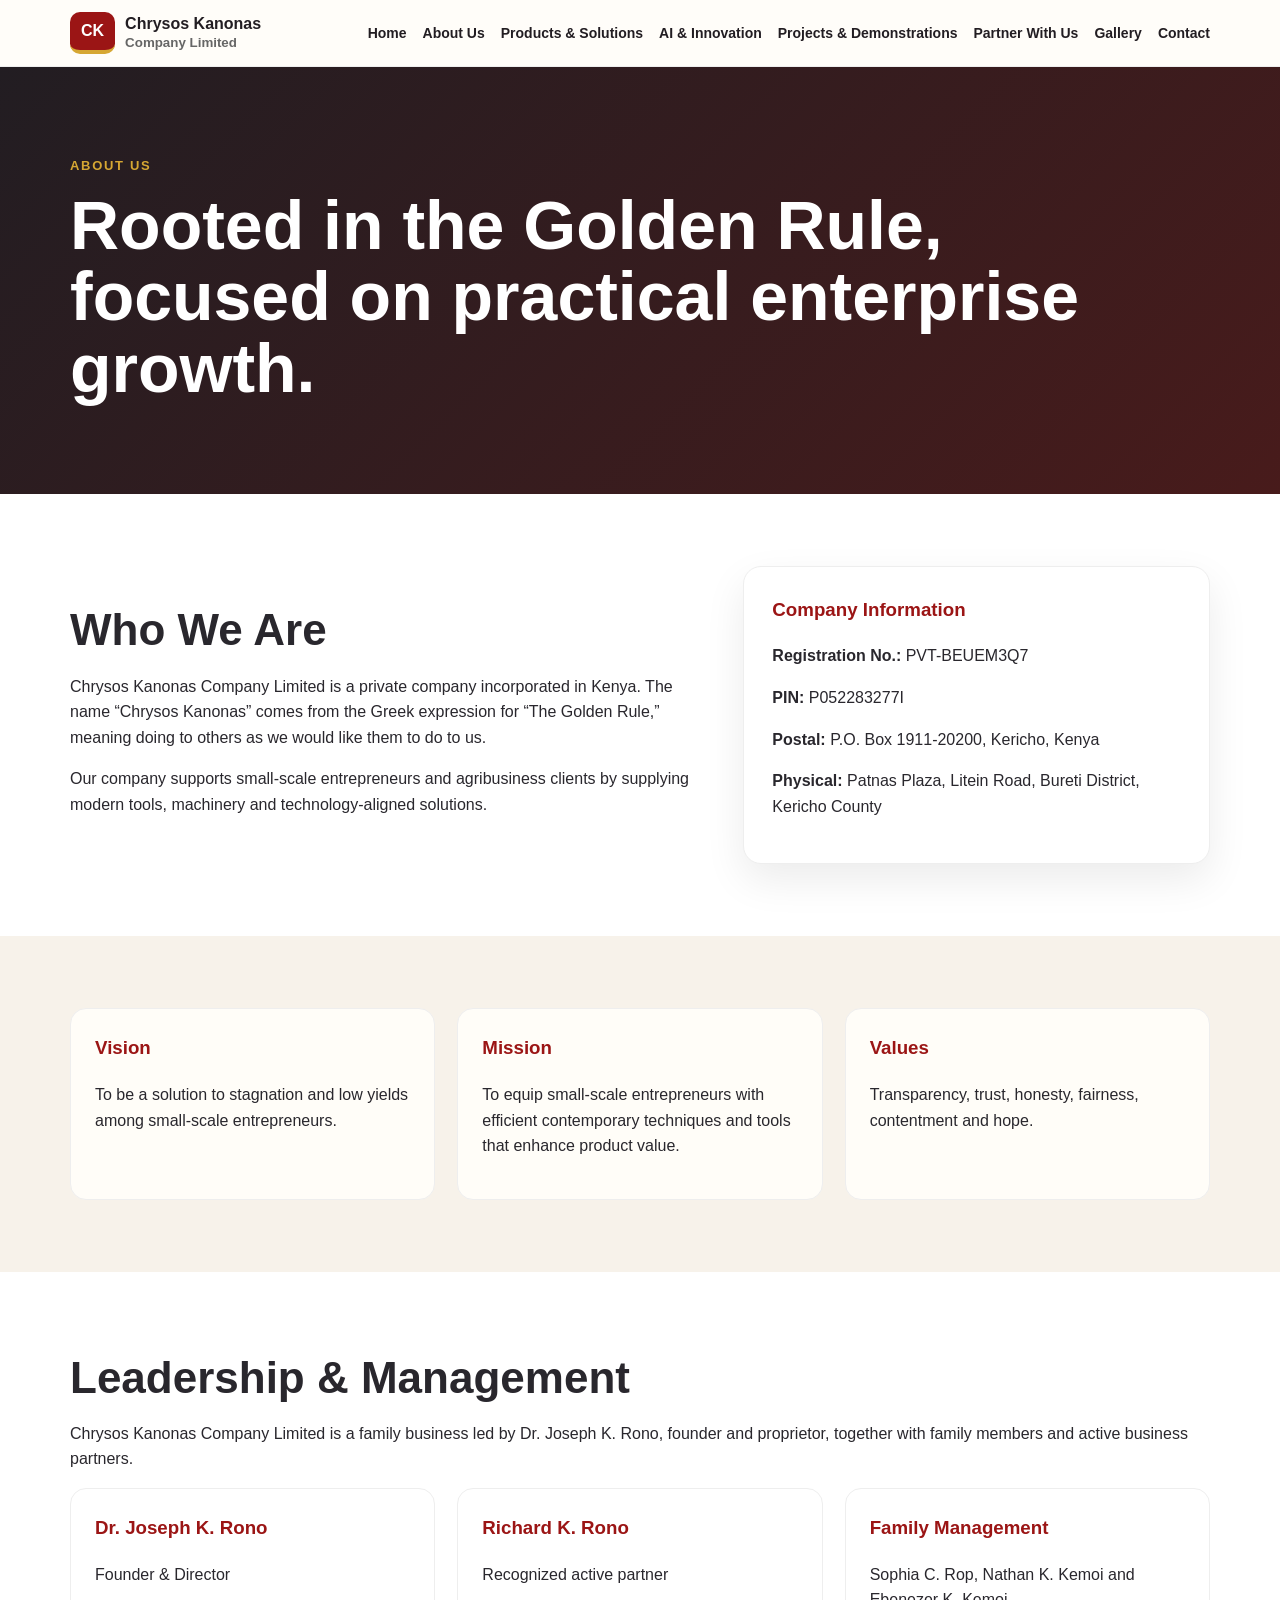
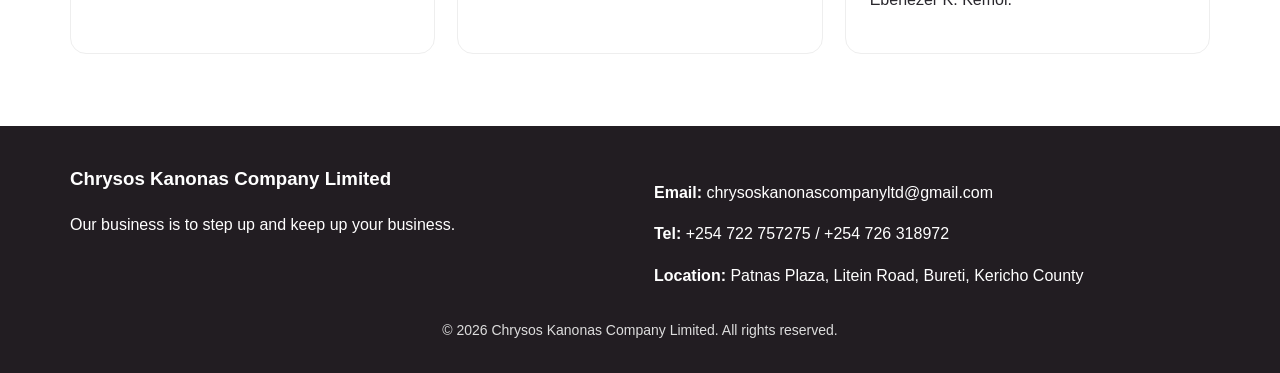
==== about.html @ 7acb68d5 "Add files via upload" ====
<!DOCTYPE html>
<html lang="en">
<head>
  <meta charset="UTF-8">
  <meta name="viewport" content="width=device-width, initial-scale=1.0">
  <title>About Us | Chrysos Kanonas Company Limited</title>
  <meta name="description" content="Chrysos Kanonas Company Limited: agricultural technology, machinery, AI-enabled tea harvesting, tools and enterprise solutions in Kericho, Kenya.">
  <link rel="stylesheet" href="style.css">
</head>
<body>
<header class="topbar">
  <div class="container nav">
    <a class="brand" href="index.html"><span class="mark">CK</span><span>Chrysos Kanonas<br><small>Company Limited</small></span></a>
    <button class="menu-toggle" aria-label="Toggle menu">☰</button>
    <div class="navlinks"><a href="index.html">Home</a>
<a href="about.html">About Us</a>
<a href="products.html">Products & Solutions</a>
<a href="innovation.html">AI & Innovation</a>
<a href="projects.html">Projects & Demonstrations</a>
<a href="partner.html">Partner With Us</a>
<a href="gallery.html">Gallery</a>
<a href="contact.html">Contact</a></div>
  </div>
</header>

<main>
<section class="page-hero"><div class="container"><p class="eyebrow">About Us</p><h1>Rooted in the Golden Rule, focused on practical enterprise growth.</h1></div></section>
<section class="section"><div class="container split">
<div><h2>Who We Are</h2><p>Chrysos Kanonas Company Limited is a private company incorporated in Kenya. The name “Chrysos Kanonas” comes from the Greek expression for “The Golden Rule,” meaning doing to others as we would like them to do to us.</p><p>Our company supports small-scale entrepreneurs and agribusiness clients by supplying modern tools, machinery and technology-aligned solutions.</p></div>
<div class="card"><h3>Company Information</h3><p><strong>Registration No.:</strong> PVT-BEUEM3Q7</p><p><strong>PIN:</strong> P052283277I</p><p><strong>Postal:</strong> P.O. Box 1911-20200, Kericho, Kenya</p><p><strong>Physical:</strong> Patnas Plaza, Litein Road, Bureti District, Kericho County</p></div>
</div></section>
<section class="section soft"><div class="container three">
<article><h3>Vision</h3><p>To be a solution to stagnation and low yields among small-scale entrepreneurs.</p></article>
<article><h3>Mission</h3><p>To equip small-scale entrepreneurs with efficient contemporary techniques and tools that enhance product value.</p></article>
<article><h3>Values</h3><p>Transparency, trust, honesty, fairness, contentment and hope.</p></article>
</div></section>
<section class="section"><div class="container"><h2>Leadership & Management</h2><p>Chrysos Kanonas Company Limited is a family business led by Dr. Joseph K. Rono, founder and proprietor, together with family members and active business partners.</p><div class="three"><article><h3>Dr. Joseph K. Rono</h3><p>Founder & Director</p></article><article><h3>Richard K. Rono</h3><p>Recognized active partner</p></article><article><h3>Family Management</h3><p>Sophia C. Rop, Nathan K. Kemoi and Ebenezer K. Kemoi.</p></article></div></div></section>
</main>

<footer class="footer">
  <div class="container footer-grid">
    <div>
      <h3>Chrysos Kanonas Company Limited</h3>
      <p>Our business is to step up and keep up your business.</p>
    </div>
    <div>
      <p><strong>Email:</strong> chrysoskanonascompanyltd@gmail.com</p>
      <p><strong>Tel:</strong> +254 722 757275 / +254 726 318972</p>
      <p><strong>Location:</strong> Patnas Plaza, Litein Road, Bureti, Kericho County</p>
    </div>
  </div>
  <p class="copyright">© 2026 Chrysos Kanonas Company Limited. All rights reserved.</p>
</footer>
<script src="script.js"></script>
</body>
</html>
---- style.css ----
:root{--maroon:#9b1515;--deep:#221d22;--gold:#d6a733;--cream:#fff7e8;--soft:#f7f2ea;--text:#29272d;--muted:#666}
*{box-sizing:border-box} body{margin:0;font-family:Arial,Helvetica,sans-serif;color:var(--text);line-height:1.6;background:white} a{color:var(--maroon);text-decoration:none}
.container{width:min(1140px,92%);margin:auto}.topbar{position:sticky;top:0;background:#fffdf9;border-bottom:1px solid #eee;z-index:20}.nav{display:flex;align-items:center;justify-content:space-between;padding:12px 0}.brand{display:flex;gap:10px;align-items:center;font-weight:800;color:var(--deep);line-height:1.1}.brand small{font-weight:600;color:var(--muted)}.mark{background:var(--maroon);color:white;border-bottom:4px solid var(--gold);padding:10px 11px;border-radius:10px}.navlinks{display:flex;gap:16px;align-items:center;flex-wrap:wrap}.navlinks a{color:var(--deep);font-weight:700;font-size:14px}.navlinks a:hover{color:var(--maroon)}.menu-toggle{display:none;background:none;border:0;font-size:28px}
.hero{padding:90px 0;background:linear-gradient(135deg,#fff,#fff3dc 60%,#ead2ac)}.hero-grid,.split{display:grid;grid-template-columns:1.15fr .85fr;gap:42px;align-items:center}.eyebrow{text-transform:uppercase;letter-spacing:.13em;color:var(--maroon);font-weight:800;font-size:13px}h1{font-size:clamp(40px,6vw,68px);line-height:1.05;margin:.2em 0}h2{font-size:clamp(28px,4vw,44px);line-height:1.15;margin:.2em 0 .4em}h3{color:var(--maroon);margin-top:0}.lead{font-size:20px;color:#444}.actions{display:flex;gap:14px;flex-wrap:wrap;margin-top:24px}.btn{display:inline-block;background:var(--maroon);color:white!important;padding:12px 18px;border-radius:9px;font-weight:800;border:0}.btn.outline{background:transparent;color:var(--maroon)!important;border:2px solid var(--maroon)}.btn.dark{background:var(--deep)}.hero-panel,.card,.contact-form{background:white;border:1px solid #eee;border-radius:18px;padding:28px;box-shadow:0 16px 40px rgba(0,0,0,.08)}.hero-panel{border-top:8px solid var(--gold)}
.section{padding:72px 0}.soft{background:var(--soft)}.gold{background:var(--gold);color:#1f1f25}.page-hero{padding:76px 0;background:linear-gradient(135deg,var(--deep),#481b1b);color:white}.page-hero .eyebrow{color:var(--gold)}.three,.cards{display:grid;grid-template-columns:repeat(3,1fr);gap:22px}.three article,.cards article{background:white;border:1px solid #eee;border-radius:16px;padding:24px}.soft .three article,.soft .cards article{background:#fffdf8}.timeline{display:grid;gap:18px}.timeline div{background:white;border-left:6px solid var(--gold);border-radius:12px;padding:20px}.gallery{display:grid;grid-template-columns:repeat(3,1fr);gap:18px;margin-top:28px}.gallery div{min-height:170px;border:2px dashed #c9b998;background:#fffaf1;border-radius:16px;display:grid;place-items:center;color:#766;font-weight:800}.contact-form{display:grid;gap:14px}input,textarea,select{width:100%;padding:12px;border:1px solid #ccc;border-radius:8px;font:inherit;margin-top:6px}.footer{background:var(--deep);color:white;padding:38px 0 18px}.footer h3{color:white}.footer-grid{display:grid;grid-template-columns:1fr 1fr;gap:28px}.copyright{text-align:center;color:#ddd;font-size:14px}
@media(max-width:850px){.menu-toggle{display:block}.navlinks{display:none;position:absolute;top:68px;left:0;right:0;background:white;padding:18px 4%;border-bottom:1px solid #eee;flex-direction:column;align-items:flex-start}.navlinks.open{display:flex}.hero-grid,.split,.three,.cards,.gallery,.footer-grid{grid-template-columns:1fr}.hero{padding:60px 0}}
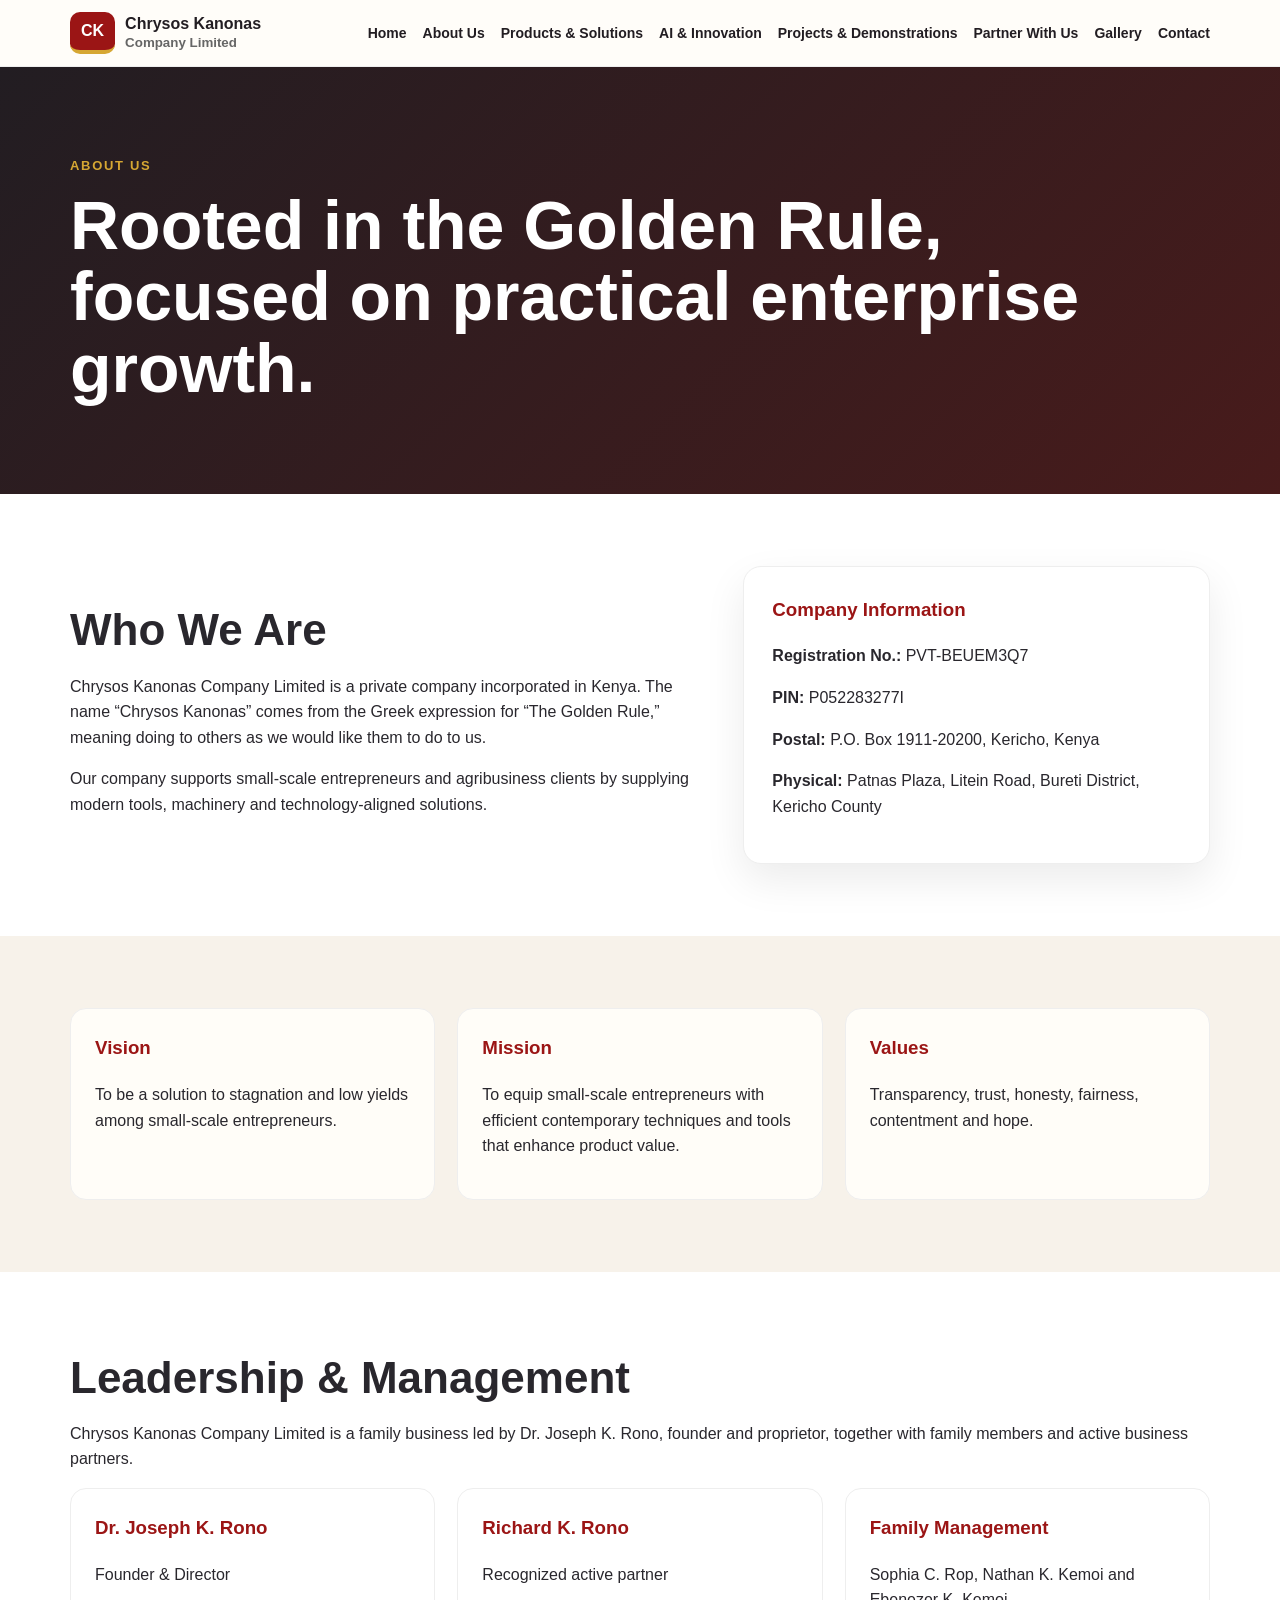
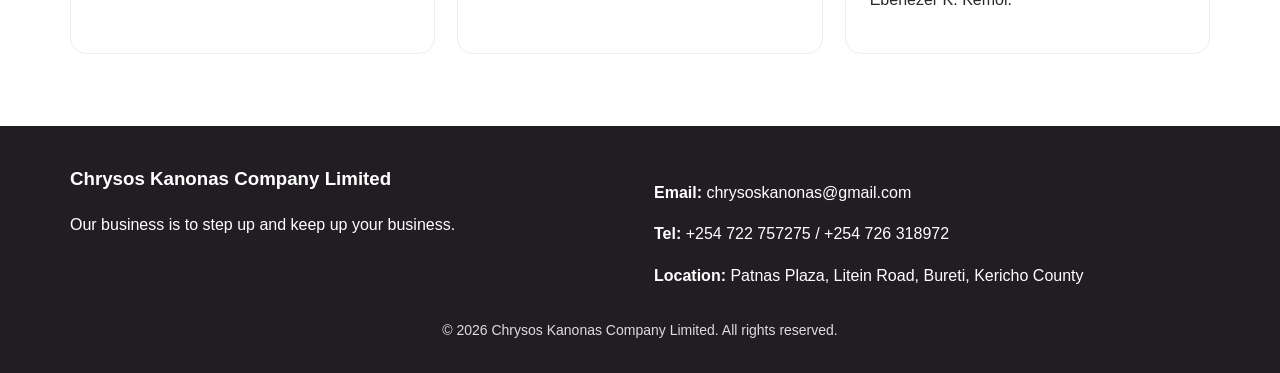
==== commit c50e27a3: "Update about.html" ====
--- a/about.html
+++ b/about.html
@@ -44,7 +44,7 @@
       <p>Our business is to step up and keep up your business.</p>
     </div>
     <div>
-      <p><strong>Email:</strong> chrysoskanonascompanyltd@gmail.com</p>
+      <p><strong>Email:</strong> chrysoskanonas@gmail.com</p>
       <p><strong>Tel:</strong> +254 722 757275 / +254 726 318972</p>
       <p><strong>Location:</strong> Patnas Plaza, Litein Road, Bureti, Kericho County</p>
     </div>
@@ -53,4 +53,4 @@
 </footer>
 <script src="script.js"></script>
 </body>
-</html>+</html>
--- a/style.css
+++ b/style.css
@@ -5,3 +5,72 @@
 .hero{padding:90px 0;background:linear-gradient(135deg,#fff,#fff3dc 60%,#ead2ac)}.hero-grid,.split{display:grid;grid-template-columns:1.15fr .85fr;gap:42px;align-items:center}.eyebrow{text-transform:uppercase;letter-spacing:.13em;color:var(--maroon);font-weight:800;font-size:13px}h1{font-size:clamp(40px,6vw,68px);line-height:1.05;margin:.2em 0}h2{font-size:clamp(28px,4vw,44px);line-height:1.15;margin:.2em 0 .4em}h3{color:var(--maroon);margin-top:0}.lead{font-size:20px;color:#444}.actions{display:flex;gap:14px;flex-wrap:wrap;margin-top:24px}.btn{display:inline-block;background:var(--maroon);color:white!important;padding:12px 18px;border-radius:9px;font-weight:800;border:0}.btn.outline{background:transparent;color:var(--maroon)!important;border:2px solid var(--maroon)}.btn.dark{background:var(--deep)}.hero-panel,.card,.contact-form{background:white;border:1px solid #eee;border-radius:18px;padding:28px;box-shadow:0 16px 40px rgba(0,0,0,.08)}.hero-panel{border-top:8px solid var(--gold)}
 .section{padding:72px 0}.soft{background:var(--soft)}.gold{background:var(--gold);color:#1f1f25}.page-hero{padding:76px 0;background:linear-gradient(135deg,var(--deep),#481b1b);color:white}.page-hero .eyebrow{color:var(--gold)}.three,.cards{display:grid;grid-template-columns:repeat(3,1fr);gap:22px}.three article,.cards article{background:white;border:1px solid #eee;border-radius:16px;padding:24px}.soft .three article,.soft .cards article{background:#fffdf8}.timeline{display:grid;gap:18px}.timeline div{background:white;border-left:6px solid var(--gold);border-radius:12px;padding:20px}.gallery{display:grid;grid-template-columns:repeat(3,1fr);gap:18px;margin-top:28px}.gallery div{min-height:170px;border:2px dashed #c9b998;background:#fffaf1;border-radius:16px;display:grid;place-items:center;color:#766;font-weight:800}.contact-form{display:grid;gap:14px}input,textarea,select{width:100%;padding:12px;border:1px solid #ccc;border-radius:8px;font:inherit;margin-top:6px}.footer{background:var(--deep);color:white;padding:38px 0 18px}.footer h3{color:white}.footer-grid{display:grid;grid-template-columns:1fr 1fr;gap:28px}.copyright{text-align:center;color:#ddd;font-size:14px}
 @media(max-width:850px){.menu-toggle{display:block}.navlinks{display:none;position:absolute;top:68px;left:0;right:0;background:white;padding:18px 4%;border-bottom:1px solid #eee;flex-direction:column;align-items:flex-start}.navlinks.open{display:flex}.hero-grid,.split,.three,.cards,.gallery,.footer-grid{grid-template-columns:1fr}.hero{padding:60px 0}}
+.tagline {
+    font-size: 1.2rem;
+    font-style: italic;
+    margin-top: 10px;
+    color: #555;
+    text-align: center;
+.founder-section {
+  display: flex;
+  align-items: center;
+  gap: 40px;
+  padding: 60px 8%;
+}
+
+.founder-message {
+  flex: 1.4;
+}
+
+.founder-image {
+  flex: 0.8;
+  text-align: center;
+}
+
+.founder-image img {
+  display: block;
+  width: 100%;
+  max-width: 320px;
+  height: auto;
+  margin: 0 auto;
+  border-radius: 16px;
+}
+
+@media (max-width: 768px) {
+  .founder-section {
+    flex-direction: column;
+  }
+}.founder-section {
+  display: flex !important;
+  flex-direction: row !important;
+  align-items: center;
+  justify-content: space-between;
+  gap: 40px;
+  padding: 60px 8%;
+}
+
+.founder-message {
+  flex: 1.4;
+}
+
+.founder-image {
+  flex: 0.8;
+  text-align: center;
+}
+
+.founder-image img {
+ max-width:240px;
+  width: 100%;
+  height: auto;
+  border-radius: 16px;
+}
+
+@media (max-width: 768px) {
+  .founder-section {
+    flex-direction: column !important;
+  }
+}
+
+
+
+
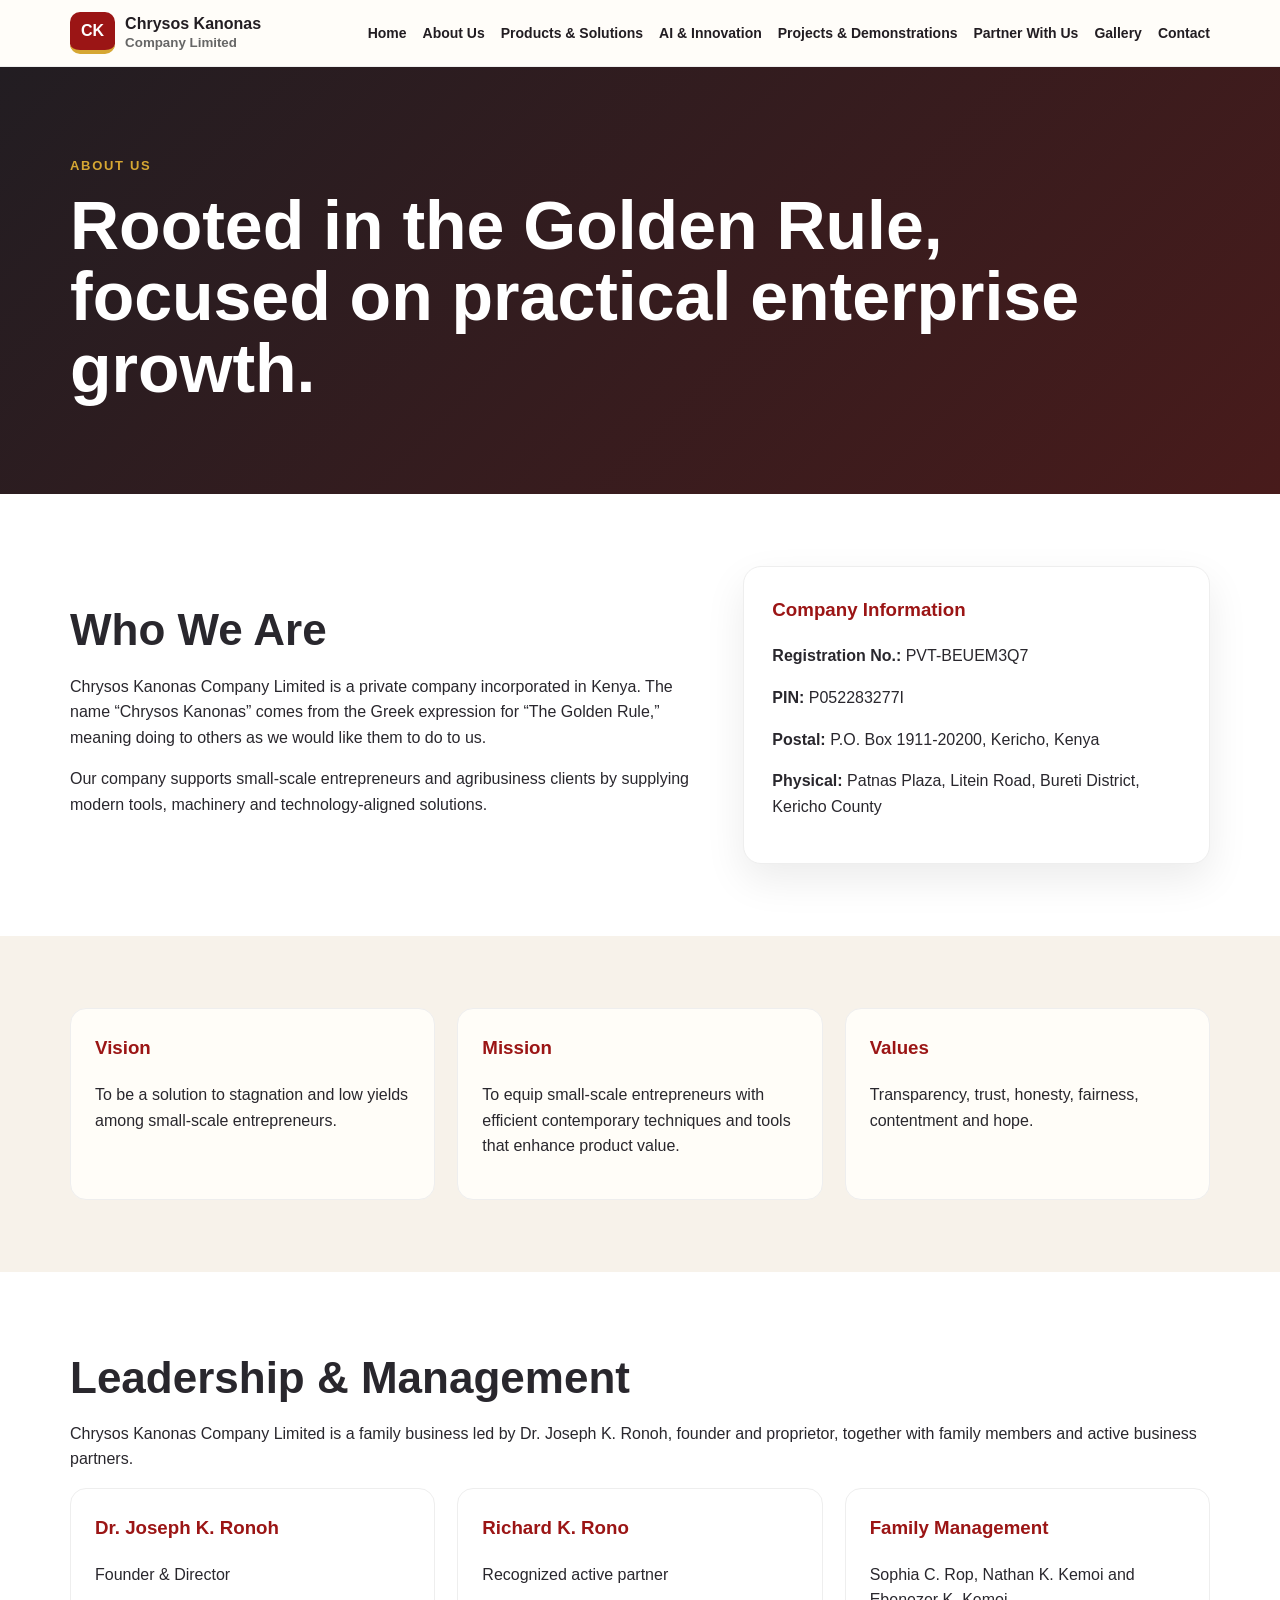
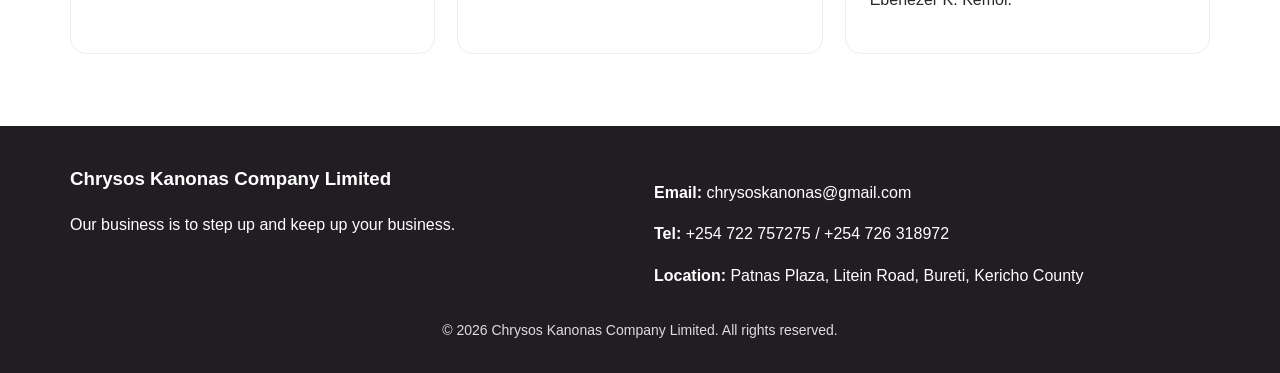
==== commit 96f329aa: "Update about.html" ====
--- a/about.html
+++ b/about.html
@@ -34,7 +34,7 @@
 <article><h3>Mission</h3><p>To equip small-scale entrepreneurs with efficient contemporary techniques and tools that enhance product value.</p></article>
 <article><h3>Values</h3><p>Transparency, trust, honesty, fairness, contentment and hope.</p></article>
 </div></section>
-<section class="section"><div class="container"><h2>Leadership & Management</h2><p>Chrysos Kanonas Company Limited is a family business led by Dr. Joseph K. Rono, founder and proprietor, together with family members and active business partners.</p><div class="three"><article><h3>Dr. Joseph K. Rono</h3><p>Founder & Director</p></article><article><h3>Richard K. Rono</h3><p>Recognized active partner</p></article><article><h3>Family Management</h3><p>Sophia C. Rop, Nathan K. Kemoi and Ebenezer K. Kemoi.</p></article></div></div></section>
+<section class="section"><div class="container"><h2>Leadership & Management</h2><p>Chrysos Kanonas Company Limited is a family business led by Dr. Joseph K. Ronoh, founder and proprietor, together with family members and active business partners.</p><div class="three"><article><h3>Dr. Joseph K. Ronoh</h3><p>Founder & Director</p></article><article><h3>Richard K. Rono</h3><p>Recognized active partner</p></article><article><h3>Family Management</h3><p>Sophia C. Rop, Nathan K. Kemoi and Ebenezer K. Kemoi.</p></article></div></div></section>
 </main>
 
 <footer class="footer">
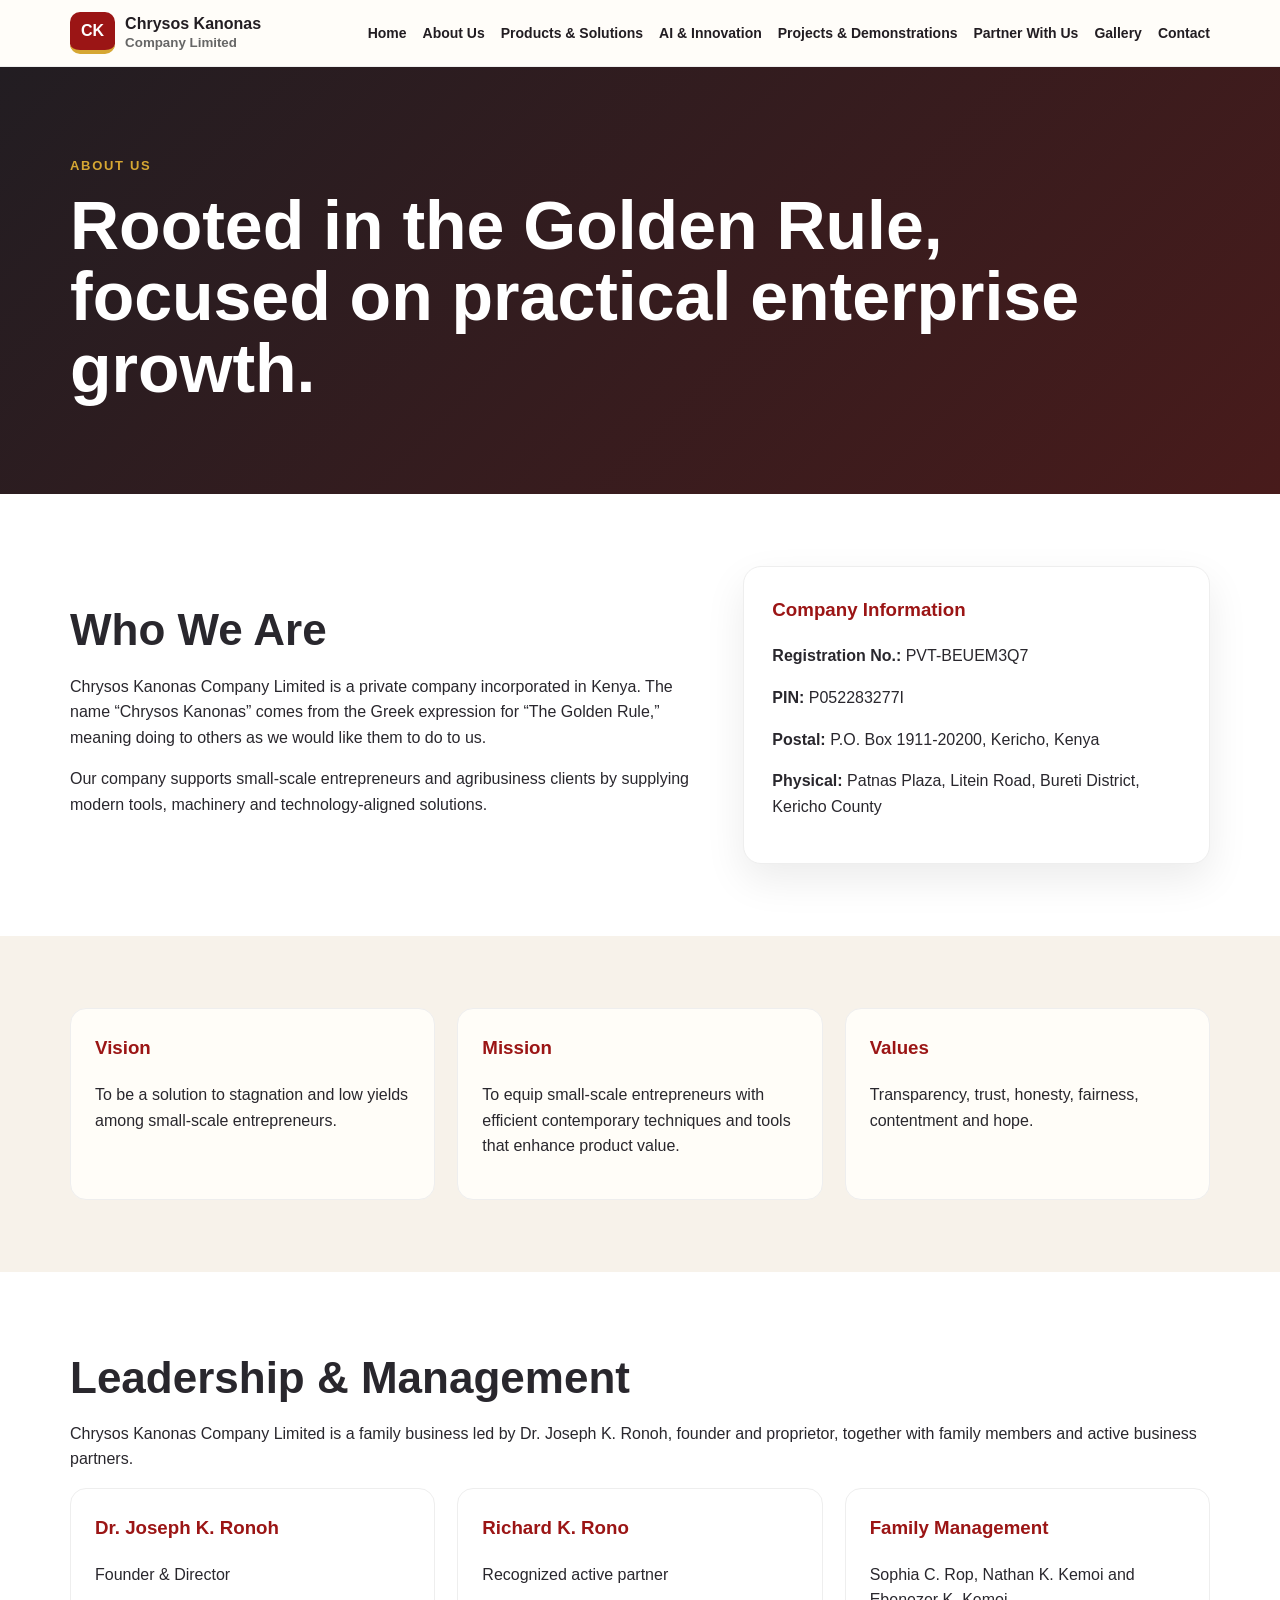
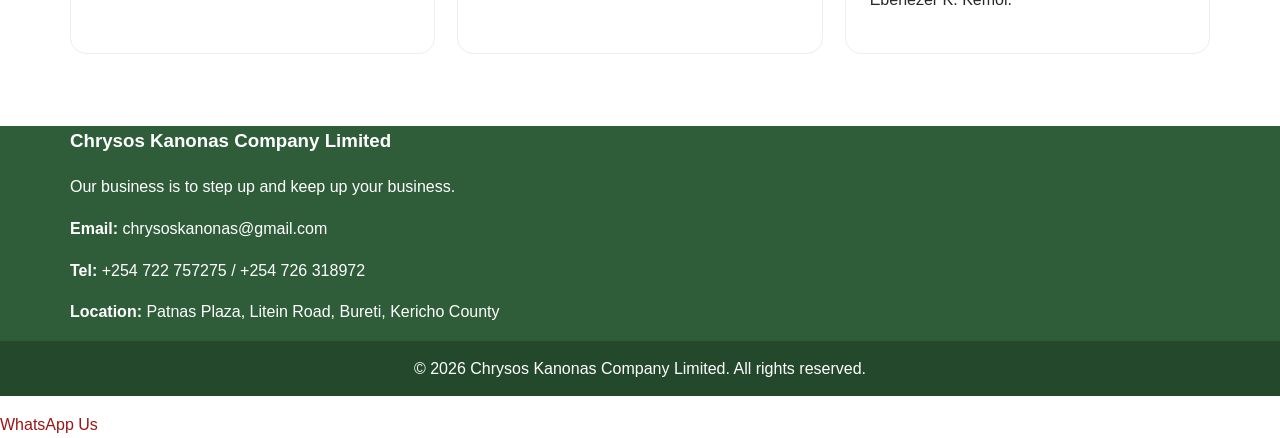
==== commit 7cbd0a04: "Update about.html" ====
--- a/about.html
+++ b/about.html
@@ -52,5 +52,10 @@
   <p class="copyright">© 2026 Chrysos Kanonas Company Limited. All rights reserved.</p>
 </footer>
 <script src="script.js"></script>
+  <a href="https://wa.me/254722757275"
+   class="whatsapp-float"
+   target="_blank">
+   WhatsApp Us
+</a>
 </body>
 </html>
--- a/style.css
+++ b/style.css
@@ -3,7 +3,20 @@
 *{box-sizing:border-box} body{margin:0;font-family:Arial,Helvetica,sans-serif;color:var(--text);line-height:1.6;background:white} a{color:var(--maroon);text-decoration:none}
 .container{width:min(1140px,92%);margin:auto}.topbar{position:sticky;top:0;background:#fffdf9;border-bottom:1px solid #eee;z-index:20}.nav{display:flex;align-items:center;justify-content:space-between;padding:12px 0}.brand{display:flex;gap:10px;align-items:center;font-weight:800;color:var(--deep);line-height:1.1}.brand small{font-weight:600;color:var(--muted)}.mark{background:var(--maroon);color:white;border-bottom:4px solid var(--gold);padding:10px 11px;border-radius:10px}.navlinks{display:flex;gap:16px;align-items:center;flex-wrap:wrap}.navlinks a{color:var(--deep);font-weight:700;font-size:14px}.navlinks a:hover{color:var(--maroon)}.menu-toggle{display:none;background:none;border:0;font-size:28px}
 .hero{padding:90px 0;background:linear-gradient(135deg,#fff,#fff3dc 60%,#ead2ac)}.hero-grid,.split{display:grid;grid-template-columns:1.15fr .85fr;gap:42px;align-items:center}.eyebrow{text-transform:uppercase;letter-spacing:.13em;color:var(--maroon);font-weight:800;font-size:13px}h1{font-size:clamp(40px,6vw,68px);line-height:1.05;margin:.2em 0}h2{font-size:clamp(28px,4vw,44px);line-height:1.15;margin:.2em 0 .4em}h3{color:var(--maroon);margin-top:0}.lead{font-size:20px;color:#444}.actions{display:flex;gap:14px;flex-wrap:wrap;margin-top:24px}.btn{display:inline-block;background:var(--maroon);color:white!important;padding:12px 18px;border-radius:9px;font-weight:800;border:0}.btn.outline{background:transparent;color:var(--maroon)!important;border:2px solid var(--maroon)}.btn.dark{background:var(--deep)}.hero-panel,.card,.contact-form{background:white;border:1px solid #eee;border-radius:18px;padding:28px;box-shadow:0 16px 40px rgba(0,0,0,.08)}.hero-panel{border-top:8px solid var(--gold)}
-.section{padding:72px 0}.soft{background:var(--soft)}.gold{background:var(--gold);color:#1f1f25}.page-hero{padding:76px 0;background:linear-gradient(135deg,var(--deep),#481b1b);color:white}.page-hero .eyebrow{color:var(--gold)}.three,.cards{display:grid;grid-template-columns:repeat(3,1fr);gap:22px}.three article,.cards article{background:white;border:1px solid #eee;border-radius:16px;padding:24px}.soft .three article,.soft .cards article{background:#fffdf8}.timeline{display:grid;gap:18px}.timeline div{background:white;border-left:6px solid var(--gold);border-radius:12px;padding:20px}.gallery{display:grid;grid-template-columns:repeat(3,1fr);gap:18px;margin-top:28px}.gallery div{min-height:170px;border:2px dashed #c9b998;background:#fffaf1;border-radius:16px;display:grid;place-items:center;color:#766;font-weight:800}.contact-form{display:grid;gap:14px}input,textarea,select{width:100%;padding:12px;border:1px solid #ccc;border-radius:8px;font:inherit;margin-top:6px}.footer{background:var(--deep);color:white;padding:38px 0 18px}.footer h3{color:white}.footer-grid{display:grid;grid-template-columns:1fr 1fr;gap:28px}.copyright{text-align:center;color:#ddd;font-size:14px}
+.section{padding:72px 0}.soft{background:var(--soft)}.gold{background:var(--gold);color:#1f1f25}.page-hero{padding:76px 0;background:linear-gradient(135deg,var(--deep),#481b1b);color:white}.page-hero .eyebrow{color:var(--gold)}.three,.cards{display:grid;grid-template-columns:repeat(3,1fr);gap:22px}.three article,.cards article{background:white;border:1px solid #eee;border-radius:16px;padding:24px}.soft .three article,.soft .cards article{background:#fffdf8}.timeline{display:grid;gap:18px}.timeline div{background:white;border-left:6px solid var(--gold);border-radius:12px;padding:20px}.gallery{display:grid;grid-template-columns:repeat(3,1fr);gap:18px;margin-top:28px}.gallery div{min-height:170px;border:2px dashed #c9b998;background:#fffaf1;border-radius:16px;display:grid;place-items:center;color:#766;font-weight:800}.contact-form{display:grid;gap:14px}input,textarea,select{width:100%;padding:12px;border:1px solid #ccc;border-radius:8px;font:inherit;margin-top:6px}.footer {
+    background: #2F5D3A;
+    color: white;
+}
+
+.footer h3,
+.footer p,
+.footer strong {
+    color: white;
+}.copyright {
+    background: #23482C;
+    padding: 15px;
+    text-align: center;
+}
 @media(max-width:850px){.menu-toggle{display:block}.navlinks{display:none;position:absolute;top:68px;left:0;right:0;background:white;padding:18px 4%;border-bottom:1px solid #eee;flex-direction:column;align-items:flex-start}.navlinks.open{display:flex}.hero-grid,.split,.three,.cards,.gallery,.footer-grid{grid-template-columns:1fr}.hero{padding:60px 0}}
 .tagline {
     font-size: 1.2rem;
@@ -69,8 +82,92 @@
   .founder-section {
     flex-direction: column !important;
   }
+.product-categories {
+  display: grid;
+  grid-template-columns: repeat(3, 1fr);
+  gap: 25px;
+  margin-top: 35px;
+}
+
+.product-card {
+  background: #ffffff;
+  padding: 25px;
+  border-radius: 16px;
+  box-shadow: 0 4px 14px rgba(0,0,0,0.08);
+}
+
+.product-card h2 {
+  margin-top: 0;
+  font-size: 1.25rem;
+}
+
+.product-card ul {
+  padding-left: 20px;
+}
+
+.product-card li {
+  margin-bottom: 10px;
+}
+
+.highlight-card {
+  background: #f5efe2;
+}
+
+@media (max-width: 900px) {
+  .product-categories {
+    grid-template-columns: repeat(2, 1fr);
+  }
+}
+
+@media (max-width: 600px) {
+  .product-categories {
+    grid-template-columns: 1fr;
+  }/* Footer */
+
+.footer {
+  background: #1f5e2c;
+  color: #fff;
+  padding: 40px 0 20px;
+}
+
+.footer-grid {
+  display: grid;
+  grid-template-columns: repeat(auto-fit, minmax(280px, 1fr));
+  gap: 30px;
+}
+
+.footer h3 {
+  margin-bottom: 10px;
+}
+
+.footer p {
+  margin-bottom: 8px;
+}
+
+.social-links {
+  margin-top: 15px;
+}
+
+.social-links a {
+  color: #fff;
+  text-decoration: none;
+  margin-right: 15px;
+  font-weight: 600;
+  transition: 0.3s;
+}
+
+.social-links a:hover {
+  color: #d8f3dc;
+}
+
+.copyright {
+  text-align: center;
+  margin-top: 25px;
+  border-top: 1px solid rgba(255,255,255,0.2);
+  padding-top: 15px;
 }
 
 
 
 
+
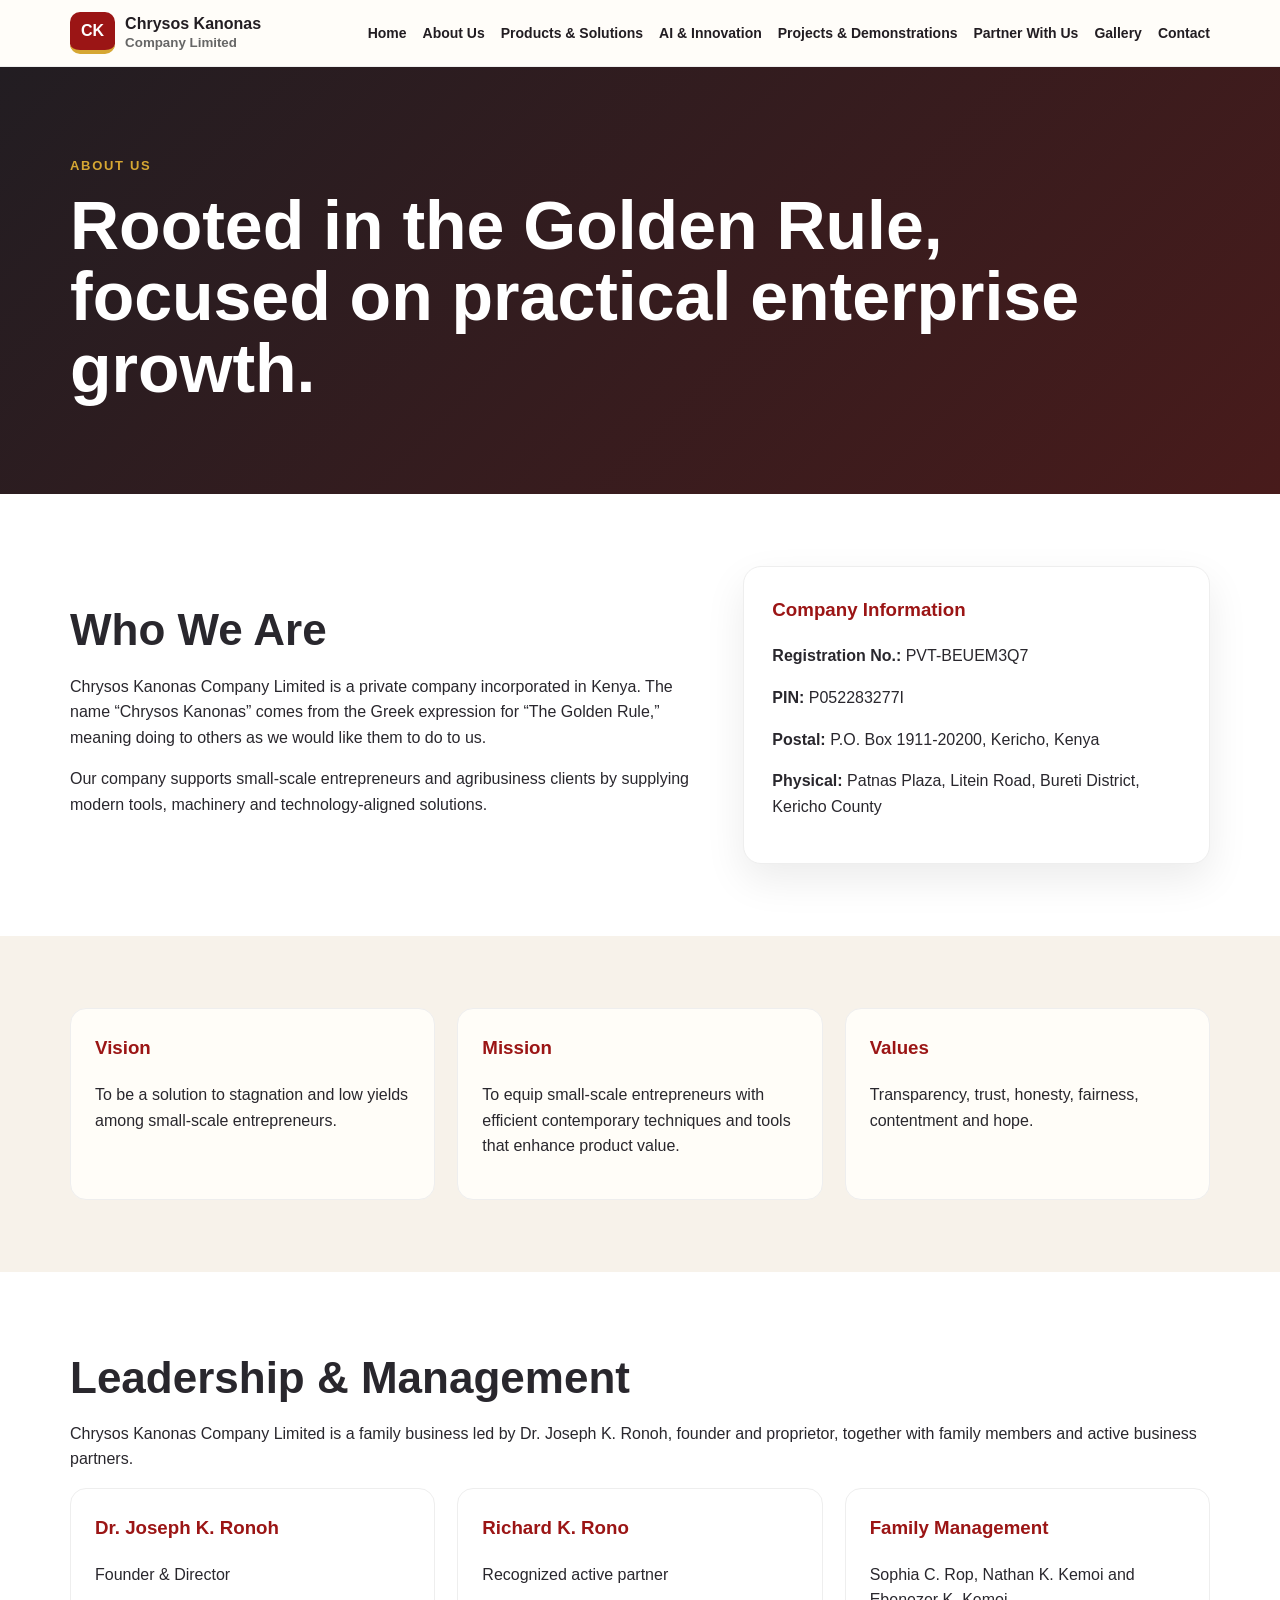
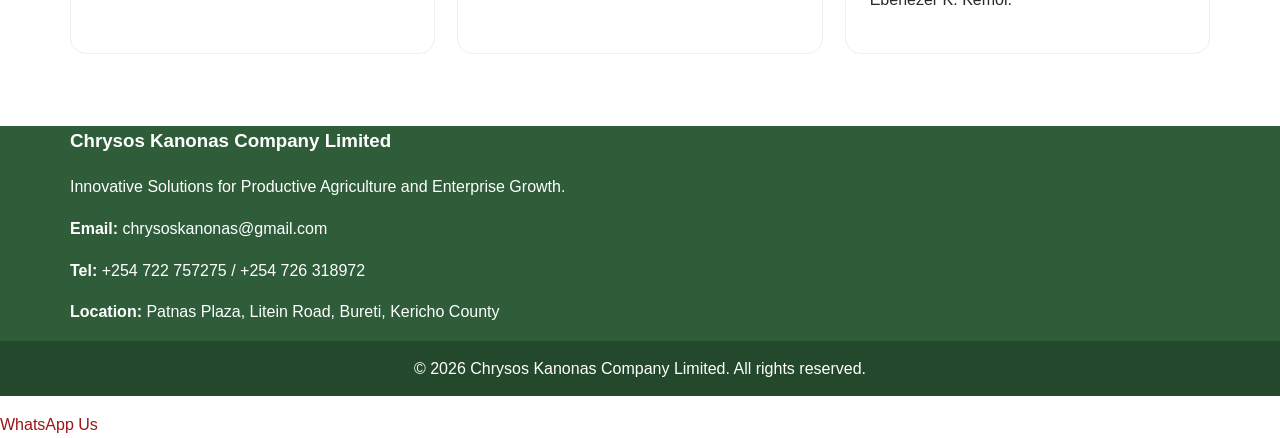
==== commit d035c8cc: "Update about.html" ====
--- a/about.html
+++ b/about.html
@@ -41,7 +41,7 @@
   <div class="container footer-grid">
     <div>
       <h3>Chrysos Kanonas Company Limited</h3>
-      <p>Our business is to step up and keep up your business.</p>
+      <p>Innovative Solutions for Productive Agriculture and Enterprise Growth.</p>
     </div>
     <div>
       <p><strong>Email:</strong> chrysoskanonas@gmail.com</p>
--- a/style.css
+++ b/style.css
@@ -165,6 +165,22 @@
   margin-top: 25px;
   border-top: 1px solid rgba(255,255,255,0.2);
   padding-top: 15px;
+}.whatsapp-float {
+  position: fixed;
+  bottom: 20px;
+  right: 20px;
+  background: #25D366;
+  color: white;
+  padding: 12px 18px;
+  border-radius: 30px;
+  text-decoration: none;
+  font-weight: bold;
+  box-shadow: 0 4px 10px rgba(0,0,0,0.3);
+  z-index: 1000;
+}
+
+.whatsapp-float:hover {
+  background: #1da851;
 }
 
 
